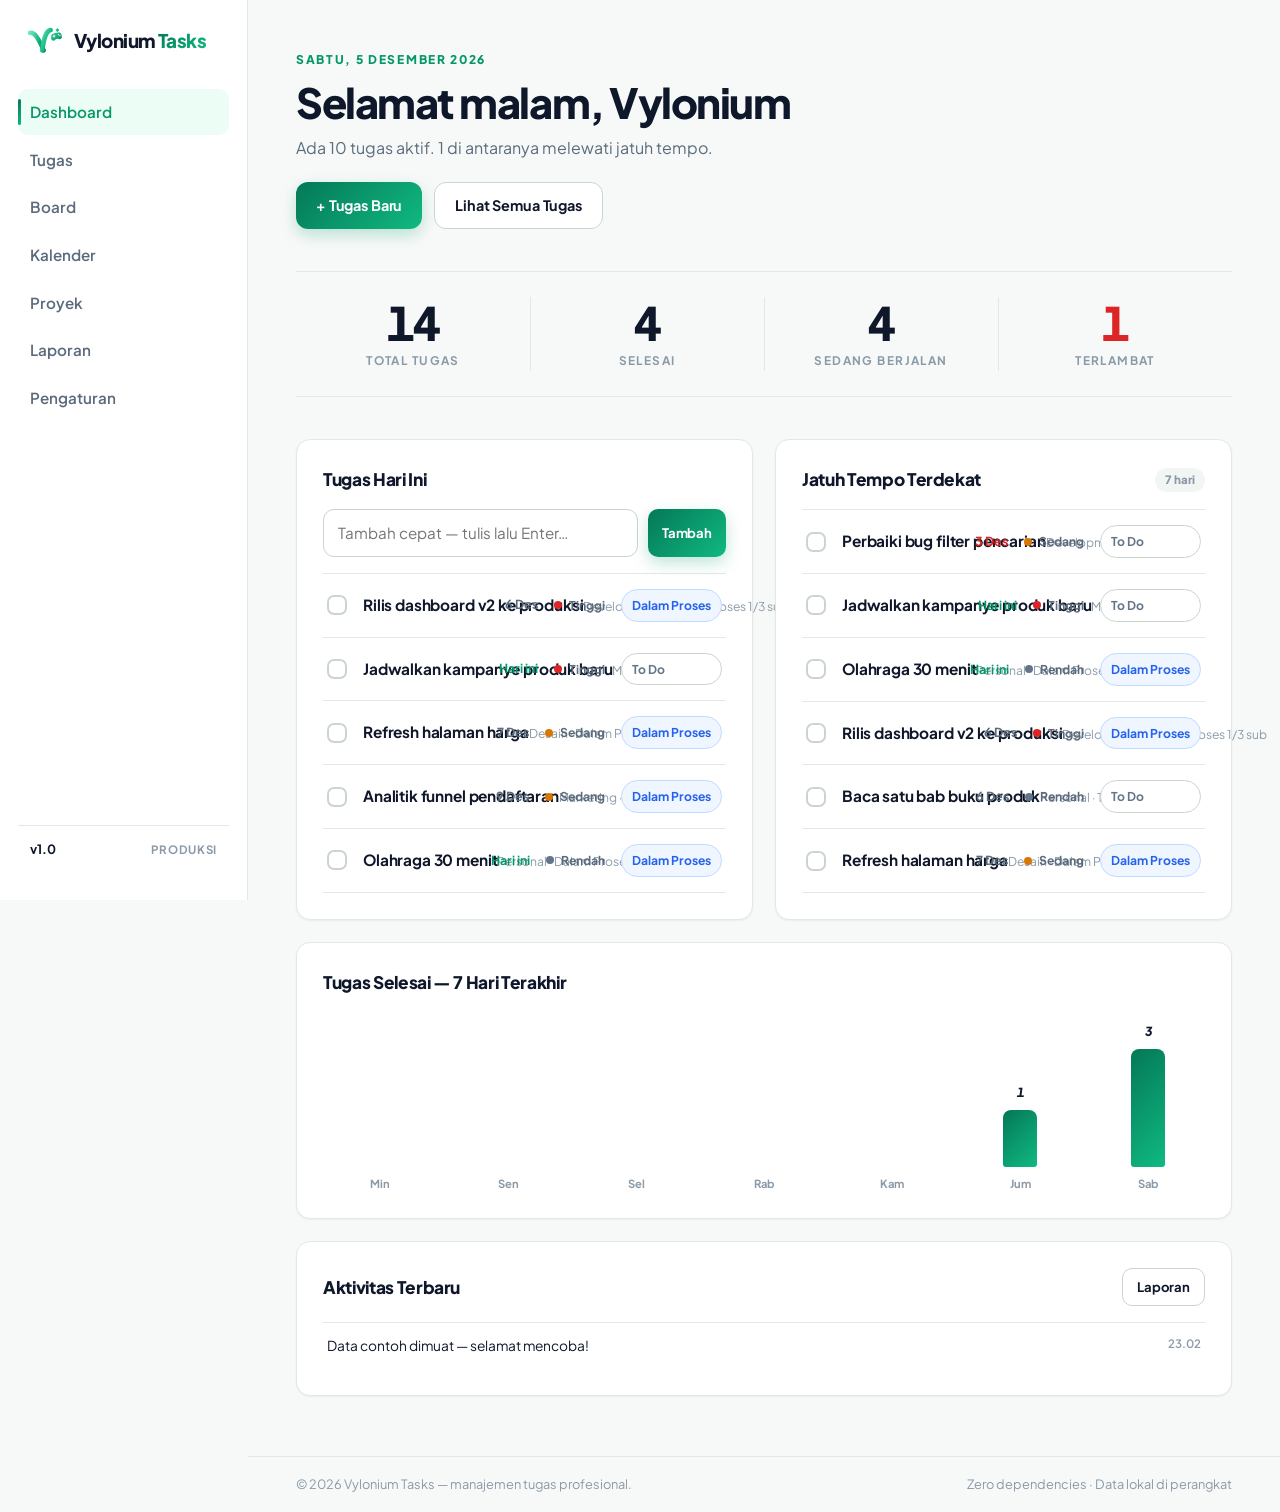
==== index.html @ cfdc647f "feat: Vylonium Tasks v1.0 — app manajemen tugas 7 halaman + 404, zero deps" ====
<!doctype html>
<html lang="id">
<head>
<meta charset="utf-8">
<meta name="viewport" content="width=device-width,initial-scale=1">
<title>Vylonium Tasks — Dashboard Manajemen Tugas</title>
<meta name="description" content="Aplikasi manajemen tugas profesional: pantau progres, tenggat, dan produktivitas tim kamu secara instan.">
<meta name="theme-color" content="#059669">
<link rel="icon" type="image/svg+xml" href="assets/img/favicon.svg">
<link rel="manifest" href="manifest.webmanifest">
<meta property="og:type" content="website">
<meta property="og:title" content="Vylonium Tasks — Dashboard Manajemen Tugas">
<meta property="og:description" content="Aplikasi manajemen tugas profesional: pantau progres, tenggat, dan produktivitas tim kamu secara instan.">
<meta property="og:url" content="https://muzawwied.github.io/vylonium-tasks/index.html">
<link rel="canonical" href="https://muzawwied.github.io/vylonium-tasks/index.html">
<meta name="robots" content="index,follow">
<link rel="preconnect" href="https://fonts.googleapis.com">
<link rel="preconnect" href="https://fonts.gstatic.com" crossorigin>
<link href="https://fonts.googleapis.com/css2?family=Plus+Jakarta+Sans:wght@400;500;600;700;800&display=swap" rel="stylesheet">
<link rel="stylesheet" href="assets/css/style.css">
</head>
<body data-page="dashboard">
<div class="pre" id="pre"><div class="pre-in"><svg viewBox="0 0 41 31"><defs><linearGradient id="vg" x1="0" y1="0" x2="1" y2="1"><stop offset="0" stop-color="#6EE7B7"/><stop offset=".55" stop-color="#10B981"/><stop offset="1" stop-color="#047857"/></linearGradient><linearGradient id="gg" x1="0" y1="0" x2=".8" y2="1"><stop offset="0" stop-color="#34D399"/><stop offset="1" stop-color="#059669"/></linearGradient></defs><g transform="rotate(-8 19 15.5)"><path d="M3.5 4.5 C9 4.5 12.5 12.5 16.2 26.5" fill="none" stroke="url(#vg)" stroke-width="5.2" stroke-linecap="round"/><path d="M27.5 4.5 C21.3 4.5 18.3 13.5 14.6 26.5" fill="none" stroke="url(#vg)" stroke-width="5.2" stroke-linecap="round"/></g><g transform="translate(24.5 8) rotate(-12)"><path d="M1.2 3.6 C1.2 1.8 2.7 .3 4.5 .3 H10 C11.8 .3 13.3 1.8 13.3 3.6 V5.9 C13.3 8 10.9 9.2 9.2 8 L8.3 7.4 C7.5 6.9 6.5 6.9 5.7 7.4 L4.8 8 C3.1 9.2 .7 8 .7 5.9 Z" fill="url(#gg)"/><path d="M4.6 2.4v2.4M3.4 3.6h2.4" stroke="#fff" stroke-width=".85" stroke-linecap="round"/><circle cx="10.1" cy="2.9" r=".8" fill="#fff"/><circle cx="11.4" cy="4.4" r=".8" fill="#fff" opacity=".85"/></g><path d="M33.5 1.2 35.8 3.5 33.5 5.8 31.2 3.5Z" fill="url(#vg)"/></svg><div class="pre-bar"><i></i></div></div></div>
<div class="app">
<aside class="side" id="side">
  <a class="brand" href="index.html"><svg viewBox="0 0 41 31"><defs><linearGradient id="vg" x1="0" y1="0" x2="1" y2="1"><stop offset="0" stop-color="#6EE7B7"/><stop offset=".55" stop-color="#10B981"/><stop offset="1" stop-color="#047857"/></linearGradient><linearGradient id="gg" x1="0" y1="0" x2=".8" y2="1"><stop offset="0" stop-color="#34D399"/><stop offset="1" stop-color="#059669"/></linearGradient></defs><g transform="rotate(-8 19 15.5)"><path d="M3.5 4.5 C9 4.5 12.5 12.5 16.2 26.5" fill="none" stroke="url(#vg)" stroke-width="5.2" stroke-linecap="round"/><path d="M27.5 4.5 C21.3 4.5 18.3 13.5 14.6 26.5" fill="none" stroke="url(#vg)" stroke-width="5.2" stroke-linecap="round"/></g><g transform="translate(24.5 8) rotate(-12)"><path d="M1.2 3.6 C1.2 1.8 2.7 .3 4.5 .3 H10 C11.8 .3 13.3 1.8 13.3 3.6 V5.9 C13.3 8 10.9 9.2 9.2 8 L8.3 7.4 C7.5 6.9 6.5 6.9 5.7 7.4 L4.8 8 C3.1 9.2 .7 8 .7 5.9 Z" fill="url(#gg)"/><path d="M4.6 2.4v2.4M3.4 3.6h2.4" stroke="#fff" stroke-width=".85" stroke-linecap="round"/><circle cx="10.1" cy="2.9" r=".8" fill="#fff"/><circle cx="11.4" cy="4.4" r=".8" fill="#fff" opacity=".85"/></g><path d="M33.5 1.2 35.8 3.5 33.5 5.8 31.2 3.5Z" fill="url(#vg)"/></svg><span>Vylonium <em>Tasks</em></span></a>
  <nav class="nav">
    <a class="n-link" data-nav="dashboard" href="index.html">Dashboard</a>
    <a class="n-link" data-nav="tasks" href="tasks.html">Tugas</a>
    <a class="n-link" data-nav="board" href="board.html">Board</a>
    <a class="n-link" data-nav="calendar" href="calendar.html">Kalender</a>
    <a class="n-link" data-nav="projects" href="projects.html">Proyek</a>
    <a class="n-link" data-nav="reports" href="reports.html">Laporan</a>
    <a class="n-link" data-nav="settings" href="settings.html">Pengaturan</a>
  </nav>
  <div class="side-foot"><b>v1.0</b><span>Produksi</span></div>
</aside>
<div class="side-veil" id="sideVeil"></div>
<main class="main">
<header class="topbar"><button class="burger" id="burger" aria-label="Buka menu"><i></i></button><span class="t-brand"><svg viewBox="0 0 41 31"><defs><linearGradient id="vg" x1="0" y1="0" x2="1" y2="1"><stop offset="0" stop-color="#6EE7B7"/><stop offset=".55" stop-color="#10B981"/><stop offset="1" stop-color="#047857"/></linearGradient><linearGradient id="gg" x1="0" y1="0" x2=".8" y2="1"><stop offset="0" stop-color="#34D399"/><stop offset="1" stop-color="#059669"/></linearGradient></defs><g transform="rotate(-8 19 15.5)"><path d="M3.5 4.5 C9 4.5 12.5 12.5 16.2 26.5" fill="none" stroke="url(#vg)" stroke-width="5.2" stroke-linecap="round"/><path d="M27.5 4.5 C21.3 4.5 18.3 13.5 14.6 26.5" fill="none" stroke="url(#vg)" stroke-width="5.2" stroke-linecap="round"/></g><g transform="translate(24.5 8) rotate(-12)"><path d="M1.2 3.6 C1.2 1.8 2.7 .3 4.5 .3 H10 C11.8 .3 13.3 1.8 13.3 3.6 V5.9 C13.3 8 10.9 9.2 9.2 8 L8.3 7.4 C7.5 6.9 6.5 6.9 5.7 7.4 L4.8 8 C3.1 9.2 .7 8 .7 5.9 Z" fill="url(#gg)"/><path d="M4.6 2.4v2.4M3.4 3.6h2.4" stroke="#fff" stroke-width=".85" stroke-linecap="round"/><circle cx="10.1" cy="2.9" r=".8" fill="#fff"/><circle cx="11.4" cy="4.4" r=".8" fill="#fff" opacity=".85"/></g><path d="M33.5 1.2 35.8 3.5 33.5 5.8 31.2 3.5Z" fill="url(#vg)"/></svg><span>Vylonium <em>Tasks</em></span></span><span class="t-date"></span></header>
<div class="page">
<section class="page-head reveal">
  <p class="kicker" id="dashDate"></p>
  <h1 id="dashHi">Halo</h1>
  <p class="sub" id="dashSub"></p>
  <div class="actions"><button class="btn primary" id="qAddBtn" type="button">+ Tugas Baru</button><a class="btn ghost" href="tasks.html">Lihat Semua Tugas</a></div>
</section>
<section class="stats reveal d1">
  <div class="stat"><span class="stat-n" id="sTotal">0</span><span class="stat-l">Total Tugas</span></div>
  <div class="stat"><span class="stat-n" id="sDone">0</span><span class="stat-l">Selesai</span></div>
  <div class="stat"><span class="stat-n" id="sDoing">0</span><span class="stat-l">Sedang Berjalan</span></div>
  <div class="stat warn"><span class="stat-n" id="sOver">0</span><span class="stat-l">Terlambat</span></div>
</section>
<div class="dash-grid">
  <section class="panel reveal">
    <div class="panel-head"><h2>Tugas Hari Ini</h2></div>
    <form class="q-add" id="qAdd"><input class="input" id="qInput" placeholder="Tambah cepat — tulis lalu Enter…" maxlength="120" aria-label="Tugas baru"><button class="btn small primary" type="submit">Tambah</button></form>
    <div class="rows" id="todayList"></div>
  </section>
  <section class="panel reveal d1">
    <div class="panel-head"><h2>Jatuh Tempo Terdekat</h2><span class="count-pill">7 hari</span></div>
    <div class="rows" id="dueList"></div>
  </section>
  <section class="panel wide reveal d2">
    <div class="panel-head"><h2>Tugas Selesai — 7 Hari Terakhir</h2></div>
    <div class="bars" id="weekChart"></div>
  </section>
  <section class="panel wide reveal d3">
    <div class="panel-head"><h2>Aktivitas Terbaru</h2><a class="btn small ghost" href="reports.html">Laporan</a></div>
    <div class="rows mini" id="actList"></div>
  </section>
</div>
</div>
<footer class="foot"><span>© 2026 Vylonium Tasks — manajemen tugas profesional.</span><span>Zero dependencies · Data lokal di perangkat</span></footer>
</main>
</div>
<div class="modal" id="mTask" hidden>
  <div class="veil"></div>
  <div class="panel-m" role="dialog" aria-modal="true" aria-labelledby="mTaskTitle">
    <h3 id="mTaskTitle">Tugas Baru</h3>
    <div class="field"><label for="tTitle">Judul</label><input class="input" id="tTitle" placeholder="mis. Rilis fitur baru" maxlength="120"></div>
    <div class="field"><label for="tNotes">Catatan</label><textarea class="input" id="tNotes" placeholder="Detail tambahan…"></textarea></div>
    <div class="form-grid">
      <div class="field"><label for="tProject">Proyek</label><select class="input" id="tProject"></select></div>
      <div class="field"><label for="tDue">Jatuh Tempo</label><input class="input" type="date" id="tDue"></div>
      <div class="field"><label for="tPrio">Prioritas</label><select class="input" id="tPrio"><option value="high">Tinggi</option><option value="med" selected>Sedang</option><option value="low">Rendah</option></select></div>
      <div class="field"><label for="tStatus">Status</label><select class="input" id="tStatus"><option value="todo">To Do</option><option value="doing">Dalam Proses</option><option value="done">Selesai</option></select></div>
      <div class="field full"><label>Subtugas</label>
        <div class="subs" id="subList"></div>
        <div class="sub-add"><input class="input" id="subAddInput" placeholder="Tambah subtugas…"><button class="btn small ghost" id="subAddBtn" type="button">Tambah</button></div>
      </div>
    </div>
    <div class="m-actions">
      <button class="btn danger left" id="tDelete" type="button">Hapus</button>
      <button class="btn ghost" data-close type="button">Batal</button>
      <button class="btn primary" id="tSave" type="button"><span id="tSaveTxt">Buat Tugas</span></button>
    </div>
  </div>
</div>
<div class="modal" id="mConfirm" hidden>
  <div class="veil"></div>
  <div class="panel-m" role="alertdialog" aria-modal="true" style="width:min(430px,100%)">
    <h3 style="margin-bottom:12px">Konfirmasi</h3>
    <p id="confirmMsg" style="color:var(--muted);font-size:.95rem"></p>
    <div class="m-actions"><button class="btn ghost" id="confirmCancel" type="button">Batal</button><button class="btn primary" id="confirmOk" type="button">Ya, lanjutkan</button></div>
  </div>
</div>

<div class="toasts" id="toasts"></div>
<script src="assets/js/app.js"></script>
</body>
</html>
---- assets/css/style.css ----
@property --pct{syntax:"<number>";inherits:false;initial-value:0}
/* ============ Vylonium Tasks — Design System (light, editorial) ============ */
*,*::before,*::after{box-sizing:border-box;margin:0;padding:0}
:root{
  --bg:#F7F9F8; --surface:#FFFFFF; --surface-2:#F1F5F3;
  --line:#E3E8E5; --line-2:#CBD5D0;
  --ink:#0F172A; --muted:#5B6B7C; --soft:#8B9AA8;
  --acc:#059669; --acc-2:#10B981; --acc-ink:#FFFFFF;
  --grad:linear-gradient(135deg,#047857,#10B981);
  --high:#DC2626; --med:#D97706; --low:#64748B; --doing:#2563EB;
  --radius:14px; --shadow:0 1px 2px rgba(15,23,42,.05);
  --ease:cubic-bezier(.22,1,.36,1);
  --font:"Plus Jakarta Sans",system-ui,-apple-system,"Segoe UI",Roboto,sans-serif;
}
html{overflow-x:hidden;-webkit-text-size-adjust:100%;scroll-behavior:smooth}
body{font-family:var(--font);background:var(--bg);color:var(--ink);line-height:1.55;overflow-x:hidden;min-height:100svh}
img,svg{display:block;max-width:100%}
a{color:inherit;text-decoration:none}
button{font:inherit;color:inherit;background:none;border:0;cursor:pointer}
input,select,textarea{font:inherit;color:inherit}
::selection{background:#A7F3D0;color:#064E3B}
:focus-visible{outline:2px solid var(--acc);outline-offset:2px}

/* ---------- Preloader ---------- */
.pre{position:fixed;inset:0;z-index:200;background:var(--bg);display:grid;place-items:center;transition:opacity .5s var(--ease),visibility .5s}
.pre.done{opacity:0;visibility:hidden}
.pre-in{display:grid;justify-items:center;gap:18px}
.pre-in svg{width:52px;height:39px;animation:preFloat 2.2s ease-in-out infinite}
.pre-bar{width:120px;height:3px;border-radius:99px;background:var(--line);overflow:hidden}
.pre-bar i{display:block;height:100%;width:40%;border-radius:99px;background:var(--grad);animation:preLoad 1.1s var(--ease) infinite}
@keyframes preLoad{0%{transform:translateX(-110%)}100%{transform:translateX(330%)}}
@keyframes preFloat{0%,100%{transform:translateY(0)}50%{transform:translateY(-6px)}}

/* ---------- Layout ---------- */
.app{display:grid;grid-template-columns:248px minmax(0,1fr);min-height:100svh}
.side{border-right:1px solid var(--line);background:var(--surface);position:sticky;top:0;height:100svh;display:flex;flex-direction:column;padding:26px 18px;z-index:40}
.brand{display:inline-flex;align-items:center;gap:10px;font-weight:800;font-size:1.18rem;letter-spacing:-.03em;padding:0 10px;margin-bottom:34px}
.brand svg{width:36px;height:27px;flex-shrink:0}
.brand em{font-style:normal;background:var(--grad);-webkit-background-clip:text;background-clip:text;-webkit-text-fill-color:transparent}
.nav{display:flex;flex-direction:column;gap:2px}
.n-link{padding:11px 12px;border-radius:10px;font-weight:600;font-size:.95rem;color:var(--muted);transition:color .2s,background .2s;position:relative}
.n-link:hover{color:var(--ink);background:var(--surface-2)}
.n-link.active{color:var(--acc);background:#ECFDF5}
.n-link.active::before{content:"";position:absolute;left:0;top:22%;height:56%;width:3px;border-radius:99px;background:var(--grad)}
.side-foot{margin-top:auto;padding:14px 12px;border-top:1px solid var(--line);display:flex;justify-content:space-between;align-items:center}
.side-foot b{font-size:.8rem}
.side-foot span{font-size:.72rem;color:var(--soft);letter-spacing:.06em;text-transform:uppercase;font-weight:700}
.main{display:flex;flex-direction:column;min-width:0}
.topbar{display:none}
.page{flex:1;width:100%;max-width:1080px;margin:0 auto;padding:clamp(26px,4vw,52px) clamp(20px,4vw,48px) 60px}
.foot{border-top:1px solid var(--line);padding:18px clamp(20px,4vw,48px);display:flex;justify-content:space-between;gap:12px;color:var(--soft);font-size:.8rem}

/* ---------- Typography ---------- */
.kicker{font-size:.75rem;font-weight:800;letter-spacing:.14em;text-transform:uppercase;color:var(--acc);margin-bottom:10px}
h1{font-size:clamp(1.9rem,3.4vw,2.6rem);font-weight:800;letter-spacing:-.035em;line-height:1.1}
.sub{color:var(--muted);margin-top:10px;max-width:60ch}
.page-head{margin-bottom:clamp(26px,4vw,42px)}
.page-head .actions{display:flex;gap:12px;margin-top:22px;flex-wrap:wrap}
h2{font-size:1.08rem;font-weight:800;letter-spacing:-.02em}
.panel{background:var(--surface);border:1px solid var(--line);border-radius:var(--radius);box-shadow:var(--shadow);padding:clamp(18px,2.6vw,26px);min-width:0}
.panel + .panel{margin-top:22px}
.panel-head{display:flex;align-items:center;justify-content:space-between;gap:12px;margin-bottom:16px}
.panel-head h2{display:flex;align-items:baseline;gap:10px}
.count-pill{font-size:.72rem;font-weight:800;color:var(--soft);background:var(--surface-2);padding:3px 10px;border-radius:99px}

/* ---------- Stats (editorial, tanpa card) ---------- */
.stats{display:grid;grid-template-columns:repeat(4,1fr);border-block:1px solid var(--line);margin-bottom:clamp(26px,4vw,42px)}
.stat{padding:26px 10px;text-align:center;position:relative}
.stat + .stat::before{content:"";position:absolute;left:0;top:20%;height:60%;width:1px;background:var(--line)}
.stat-n{display:block;font-size:clamp(2rem,3.6vw,2.9rem);font-weight:800;letter-spacing:-.04em;line-height:1.05;font-variant-numeric:tabular-nums}
.stat-l{display:block;margin-top:6px;font-size:.74rem;font-weight:700;letter-spacing:.12em;text-transform:uppercase;color:var(--soft)}
.stat.warn .stat-n{color:var(--high)}

/* ---------- Buttons ---------- */
.btn{display:inline-flex;align-items:center;justify-content:center;gap:8px;padding:11px 20px;border-radius:12px;font-weight:700;font-size:.9rem;letter-spacing:-.01em;transition:transform .2s var(--ease),box-shadow .25s,background .2s,color .2s,border-color .2s;white-space:nowrap}
.btn.primary{background:var(--grad);color:var(--acc-ink);box-shadow:0 6px 16px rgba(5,150,105,.25)}
.btn.primary:hover{transform:translateY(-2px);box-shadow:0 10px 22px rgba(5,150,105,.32)}
.btn.ghost{border:1.5px solid var(--line-2);color:var(--ink);background:var(--surface)}
.btn.ghost:hover{border-color:var(--acc);color:var(--acc)}
.btn.danger{background:#FEF2F2;color:var(--high);border:1.5px solid #FECACA}
.btn.danger:hover{background:#FEE2E2}
.btn.small{padding:8px 14px;font-size:.82rem;border-radius:10px}
.btn:active{transform:scale(.97)}

/* ---------- Forms ---------- */
.field{margin-bottom:16px;min-width:0}
.field label{display:block;font-size:.78rem;font-weight:800;letter-spacing:.06em;text-transform:uppercase;color:var(--soft);margin-bottom:7px}
.input,select.input,textarea.input{width:100%;padding:11px 14px;border:1.5px solid var(--line-2);border-radius:11px;background:var(--surface);transition:border-color .2s,box-shadow .2s;font-size:.95rem;min-width:0}
.input:focus{outline:none;border-color:var(--acc);box-shadow:0 0 0 3px rgba(5,150,105,.12)}
textarea.input{resize:vertical;min-height:84px}
.form-grid{display:grid;grid-template-columns:1fr 1fr;gap:0 16px}
.form-grid .full{grid-column:1/-1}

/* ---------- Chips filter ---------- */
.chips{display:flex;gap:8px;flex-wrap:wrap}
.chip{padding:8px 16px;border-radius:99px;border:1.5px solid var(--line-2);font-size:.84rem;font-weight:700;color:var(--muted);transition:all .2s;white-space:nowrap}
.chip:hover{border-color:var(--acc);color:var(--acc)}
.chip.active{background:var(--grad);border-color:transparent;color:#fff;box-shadow:0 4px 12px rgba(5,150,105,.22)}

/* ---------- Toolbar ---------- */
.toolbar{display:flex;flex-wrap:wrap;gap:12px;margin-bottom:20px;align-items:center}
.search{position:relative;flex:1;min-width:220px}
.search .input{padding-left:40px}
.search::before{content:"";position:absolute;left:14px;top:50%;width:14px;height:14px;transform:translateY(-50%);border:2px solid var(--soft);border-radius:99px}
.search::after{content:"";position:absolute;left:23px;top:50%;width:8px;height:2px;background:var(--soft);transform:translateY(-20%) rotate(45deg)}
.toolbar select.input{width:auto;min-width:0}

/* ---------- Task rows (list, bukan card) ---------- */
.rows{border-top:1px solid var(--line)}
.row{display:grid;grid-template-columns:auto minmax(0,1fr) auto auto auto;gap:16px;align-items:center;padding:15px 4px;border-bottom:1px solid var(--line);transition:background .2s;cursor:pointer;min-width:0}
.row:hover{background:var(--surface-2)}
.row.done .r-title{color:var(--soft);text-decoration:line-through;text-decoration-color:var(--line-2)}
.chk{appearance:none;width:20px;height:20px;border:2px solid var(--line-2);border-radius:7px;cursor:pointer;transition:all .2s;flex-shrink:0;position:relative}
.chk:checked{background:var(--grad);border-color:transparent}
.chk:checked::after{content:"";position:absolute;left:5px;top:1.5px;width:5px;height:9px;border:solid #fff;border-width:0 2.5px 2.5px 0;transform:rotate(45deg)}
.r-main{min-width:0}
.r-title{font-weight:700;font-size:.96rem;letter-spacing:-.01em;overflow:hidden;text-overflow:ellipsis;white-space:nowrap}
.r-meta{font-size:.76rem;color:var(--soft);margin-top:2px;overflow:hidden;text-overflow:ellipsis;white-space:nowrap}
.r-due{font-size:.78rem;font-weight:700;color:var(--muted);white-space:nowrap}
.r-due.over{color:var(--high)}
.r-due.today{color:var(--acc)}
.r-due.ok{color:var(--muted)}
.prio{display:inline-flex;align-items:center;gap:7px;font-size:.76rem;font-weight:700;color:var(--muted);white-space:nowrap}
.dot{width:8px;height:8px;border-radius:99px;flex-shrink:0}
.dot.high{background:var(--high)}.dot.med{background:var(--med)}.dot.low{background:var(--low)}
.st-sel{appearance:none;border:1.5px solid var(--line-2);background:var(--surface);border-radius:99px;padding:6px 10px;font-size:.76rem;font-weight:700;color:var(--muted);cursor:pointer;transition:all .2s}
.st-sel.v-todo{color:var(--low)}.st-sel.v-doing{color:var(--doing);border-color:#BFDBFE;background:#EFF6FF}
.st-sel.v-done{color:var(--acc);border-color:#A7F3D0;background:#ECFDF5}
.empty{padding:38px 10px;text-align:center;color:var(--soft);font-size:.9rem}
.result-note{font-size:.8rem;color:var(--soft);margin:14px 2px 0}

/* ---------- Dashboard grid ---------- */
.dash-grid{display:grid;grid-template-columns:1fr 1fr;gap:22px;align-items:start}
.dash-grid .panel{margin:0}
.dash-grid .wide{grid-column:1/-1}
.q-add{display:flex;gap:10px;margin-bottom:16px}
.q-add .input{flex:1}
.rows.mini .row{grid-template-columns:auto minmax(0,1fr) auto;gap:12px;padding:12px 4px}
.act{display:grid;grid-template-columns:minmax(0,1fr) auto;gap:14px;padding:12px 4px;border-bottom:1px solid var(--line);font-size:.86rem}
.act:last-child{border-bottom:0}
.act time{font-size:.72rem;color:var(--soft);white-space:nowrap;font-weight:600}

/* ---------- Bars chart ---------- */
.bars{display:grid;grid-auto-flow:column;grid-auto-columns:1fr;gap:14px;align-items:end;height:180px;padding-top:10px}
.bar{display:flex;flex-direction:column;justify-content:flex-end;height:100%;gap:8px;min-width:0}
.bar i{display:block;width:100%;max-width:34px;margin:0 auto;border-radius:8px 8px 3px 3px;background:var(--grad);height:0;transition:height 1s var(--ease)}
.bar b{display:block;text-align:center;font-size:.7rem;font-weight:700;color:var(--soft)}
.bar em{display:block;text-align:center;font-size:.78rem;font-weight:800;font-variant-numeric:tabular-nums}
.bar.zero i{background:var(--line-2)}

/* ---------- Donut & progress ---------- */
.donut-wrap{display:flex;gap:26px;align-items:center;flex-wrap:wrap}
.donut{width:150px;height:150px;border-radius:50%;background:conic-gradient(var(--acc) calc(var(--pct,0)*1%),var(--line) 0);display:grid;place-items:center;transition:--pct 1s var(--ease)}
.donut-in{width:112px;height:112px;border-radius:50%;background:var(--surface);display:grid;place-items:center;text-align:center}
.donut-in b{font-size:1.7rem;font-weight:800;letter-spacing:-.03em}
.donut-in span{font-size:.68rem;color:var(--soft);font-weight:700;letter-spacing:.08em;text-transform:uppercase}
.prog{height:8px;border-radius:99px;background:var(--surface-2);overflow:hidden;min-width:80px}
.prog i{display:block;height:100%;width:0;border-radius:99px;background:var(--grad);transition:width 1s var(--ease)}
.prog-line{display:grid;grid-template-columns:minmax(90px,150px) minmax(0,1fr) auto;gap:16px;align-items:center;padding:13px 2px;border-bottom:1px solid var(--line);font-size:.9rem;min-width:0}
.prog-line:last-child{border-bottom:0}
.prog-line .p-name{font-weight:700;overflow:hidden;text-overflow:ellipsis;white-space:nowrap}
.prog-line .p-val{font-size:.78rem;font-weight:800;color:var(--soft);font-variant-numeric:tabular-nums;white-space:nowrap}
.hbar{display:grid;grid-template-columns:minmax(80px,120px) minmax(0,1fr) auto;gap:14px;align-items:center;padding:10px 2px;font-size:.88rem}
.hbar .prog{height:10px}

/* ---------- Board (kanban) ---------- */
.board{display:grid;grid-template-columns:repeat(3,minmax(0,1fr));gap:18px;align-items:start}
.col{background:var(--surface-2);border:1px solid var(--line);border-radius:var(--radius);padding:14px;transition:background .2s,border-color .2s;min-width:0}
.col.drag{border-color:var(--acc);background:#ECFDF5}
.col-head{display:flex;justify-content:space-between;align-items:center;padding:4px 6px 12px}
.col-head h2{font-size:.8rem;letter-spacing:.1em;text-transform:uppercase;color:var(--muted)}
.kcard{background:var(--surface);border:1px solid var(--line);border-radius:11px;padding:13px 14px;margin-bottom:10px;cursor:grab;transition:transform .2s var(--ease),box-shadow .2s,border-color .2s;animation:cardIn .4s var(--ease) both}
.kcard:hover{transform:translateY(-2px);box-shadow:0 8px 18px rgba(15,23,42,.08);border-color:var(--line-2)}
.kcard:active{cursor:grabbing}
.kcard.over{border-color:#FECACA}
.k-title{font-weight:700;font-size:.9rem;letter-spacing:-.01em;line-height:1.35}
.k-meta{display:flex;gap:10px;align-items:center;margin-top:9px;flex-wrap:wrap}
.k-meta small{font-size:.7rem;color:var(--soft);font-weight:600}
.k-sub small{color:var(--acc)}
@keyframes cardIn{from{opacity:0;transform:translateY(8px)}to{opacity:1;transform:none}}
.col-add{width:100%;text-align:center;padding:9px;border-radius:10px;color:var(--soft);font-weight:700;font-size:.8rem;transition:all .2s}
.col-add:hover{background:var(--surface);color:var(--acc)}

/* ---------- Calendar ---------- */
.cal-head{display:flex;justify-content:space-between;align-items:center;gap:14px;margin-bottom:20px;flex-wrap:wrap}
.cal-nav{display:flex;gap:8px;align-items:center}
.cal-nav .btn{padding:9px 15px}
.cal{display:grid;grid-template-columns:repeat(7,minmax(0,1fr));border:1px solid var(--line);border-radius:var(--radius);overflow:hidden;background:var(--surface)}
.cal-dow{padding:12px 6px;text-align:center;font-size:.7rem;font-weight:800;letter-spacing:.1em;text-transform:uppercase;color:var(--soft);background:var(--surface-2);border-bottom:1px solid var(--line)}
.cal-cell{min-height:104px;border-top:1px solid var(--line);border-left:1px solid var(--line);padding:8px;cursor:pointer;transition:background .2s;display:flex;flex-direction:column;gap:5px;min-width:0}
.cal-cell:nth-child(7n+8){border-left:0}
.cal-cell:hover{background:var(--surface-2)}
.cal-cell.dim{color:var(--line-2)}
.cal-cell.today{background:#ECFDF5}
.cal-num{font-size:.76rem;font-weight:700}
.cal-cell.today .cal-num{color:var(--acc)}
.cal-chip{font-size:.68rem;font-weight:700;padding:2px 7px;border-radius:6px;white-space:nowrap;overflow:hidden;text-overflow:ellipsis}
.cal-chip.high{background:#FEF2F2;color:var(--high)}
.cal-chip.med{background:#FFFBEB;color:#B45309}
.cal-chip.low{background:#F1F5F9;color:var(--low)}
.cal-chip.done{background:#ECFDF5;color:var(--acc);text-decoration:line-through}
.cal-more{font-size:.66rem;color:var(--soft);font-weight:700}

/* ---------- Modal ---------- */
.modal{position:fixed;inset:0;z-index:100;display:grid;place-items:center;padding:20px}
.modal[hidden]{display:none}
.veil{position:absolute;inset:0;background:rgba(15,23,42,.45);backdrop-filter:blur(3px);animation:fadeIn .25s}
.panel-m{position:relative;width:min(560px,100%);max-height:88svh;overflow:auto;background:var(--surface);border-radius:18px;padding:clamp(22px,3.4vw,32px);box-shadow:0 24px 60px rgba(15,23,42,.25);animation:popIn .3s var(--ease)}
.panel-m h3{font-size:1.25rem;font-weight:800;letter-spacing:-.02em;margin-bottom:20px}
@keyframes fadeIn{from{opacity:0}to{opacity:1}}
@keyframes popIn{from{opacity:0;transform:translateY(14px) scale(.97)}to{opacity:1;transform:none}}
.m-actions{display:flex;justify-content:flex-end;gap:10px;margin-top:22px;flex-wrap:wrap}
.m-actions .left{margin-right:auto}

/* Subtasks */
.subs{border-top:1px solid var(--line)}
.sub-item{display:flex;align-items:center;gap:12px;padding:10px 2px;border-bottom:1px solid var(--line);cursor:pointer}
.sub-item span{flex:1;font-size:.9rem;min-width:0}
.sub-item.checked span{text-decoration:line-through;color:var(--soft)}
.sub-del{color:var(--soft);font-weight:800;padding:2px 8px;border-radius:8px;transition:all .2s}
.sub-del:hover{color:var(--high);background:#FEF2F2}
.sub-add{display:flex;gap:10px;padding-top:12px}

/* ---------- Toast ---------- */
.toasts{position:fixed;right:20px;bottom:20px;z-index:150;display:flex;flex-direction:column;gap:10px}
.toast{background:var(--ink);color:#fff;padding:13px 18px;border-radius:12px;font-size:.86rem;font-weight:600;box-shadow:0 12px 30px rgba(15,23,42,.3);animation:toastIn .35s var(--ease);display:flex;gap:10px;align-items:center;max-width:min(340px,calc(100vw - 40px))}
.toast.ok::before{content:"";width:8px;height:8px;border-radius:99px;background:var(--acc-2);flex-shrink:0}
.toast.err::before{content:"";width:8px;height:8px;border-radius:99px;background:#F87171;flex-shrink:0}
.toast.out{animation:toastOut .3s var(--ease) forwards}
@keyframes toastIn{from{opacity:0;transform:translateY(14px)}to{opacity:1;transform:none}}
@keyframes toastOut{to{opacity:0;transform:translateY(10px)}}

/* ---------- Reveal & motion ---------- */
.reveal{opacity:0;transform:translateY(18px);transition:opacity .7s var(--ease),transform .7s var(--ease)}
.reveal.in{opacity:1;transform:none}
.reveal.d1{transition-delay:.08s}.reveal.d2{transition-delay:.16s}.reveal.d3{transition-delay:.24s}

/* ---------- Settings ---------- */
.set-grid{display:grid;grid-template-columns:180px minmax(0,1fr);gap:14px 22px;padding:16px 2px;border-bottom:1px solid var(--line);align-items:center}
.set-grid:last-child{border-bottom:0}
.set-l{font-weight:800;font-size:.9rem}
.set-l small{display:block;font-weight:500;color:var(--soft);font-size:.78rem;margin-top:2px}

/* ---------- 404 ---------- */
.nf{min-height:100svh;display:grid;place-items:center;text-align:center;padding:30px}
.nf b{font-size:clamp(5rem,18vw,9rem);font-weight:800;letter-spacing:-.05em;background:var(--grad);-webkit-background-clip:text;background-clip:text;-webkit-text-fill-color:transparent;line-height:1}

/* ---------- Hamburger (mobile) ---------- */
.burger{display:none;width:42px;height:42px;border-radius:11px;border:1.5px solid var(--line-2);place-items:center;gap:0}
.burger i,.burger i::before,.burger i::after{display:block;width:18px;height:2px;border-radius:99px;background:var(--ink);transition:transform .3s var(--ease)}
.burger i{position:relative}
.burger i::before,.burger i::after{content:"";position:absolute;left:0}
.burger i::before{top:-6px}.burger i::after{top:6px}
.side-veil{display:none}

/* ---------- Responsive ---------- */
@media(max-width:1024px){
  .dash-grid{grid-template-columns:1fr}
  .stats{grid-template-columns:repeat(2,1fr)}
  .stat:nth-child(3)::before{display:none}
}
@media(max-width:860px){
  .app{grid-template-columns:1fr}
  .side{position:fixed;left:0;top:0;bottom:0;width:270px;transform:translateX(-105%);transition:transform .35s var(--ease);height:100svh}
  .side.open{transform:none;box-shadow:24px 0 60px rgba(15,23,42,.18)}
  .side-veil{display:block;position:fixed;inset:0;background:rgba(15,23,42,.4);z-index:35;opacity:0;visibility:hidden;transition:opacity .3s,visibility .3s}
  .side-veil.show{opacity:1;visibility:visible}
  .topbar{display:flex;align-items:center;gap:12px;position:sticky;top:0;z-index:30;background:var(--bg);border-bottom:1px solid var(--line);padding:14px clamp(16px,4vw,24px)}
  .topbar .t-brand{display:flex;align-items:center;gap:8px;font-weight:800;letter-spacing:-.03em;margin-right:auto}
  .topbar .t-brand svg{width:28px;height:21px}
  .topbar .t-date{font-size:.76rem;color:var(--soft);font-weight:600}
  .burger{display:grid}
  .board{grid-template-columns:1fr}
  .cal-cell{min-height:64px;padding:6px}
  .cal-chip{display:none}
  .cal-cell .cal-dotrow{display:flex;gap:3px;flex-wrap:wrap}
  .cal-dot{width:6px;height:6px;border-radius:99px}
  .cal-dot.high{background:var(--high)}.cal-dot.med{background:var(--med)}.cal-dot.low{background:var(--low)}.cal-dot.done{background:var(--acc)}
}
@media(max-width:640px){
  .stats{grid-template-columns:repeat(2,1fr)}
  .stat{padding:18px 6px}
  .row{grid-template-columns:auto minmax(0,1fr) auto;gap:10px;padding:13px 2px}
  .row .prio,.row .st-sel{display:none}
  .toolbar{gap:10px}.search{min-width:0}
  .form-grid{grid-template-columns:1fr}
  .panel{padding:16px}
  .bars{gap:8px;height:140px}
  .set-grid{grid-template-columns:1fr;gap:6px}
  .cal-head .btn.today-btn{display:none}
  .toasts{left:20px;right:20px;align-items:stretch}
}

/* ---------- Reduced motion ---------- */
@media(prefers-reduced-motion:reduce){
  *,*::before,*::after{animation-duration:.01ms!important;animation-iteration-count:1!important;transition-duration:.01ms!important;scroll-behavior:auto!important}
  .reveal{opacity:1;transform:none}
}

/* ---------- Print ---------- */
@media print{
  .side,.topbar,.foot,.toasts,.pre,.chips,.toolbar,.btn{display:none!important}
  .app{grid-template-columns:1fr}
  body{background:#fff}
}
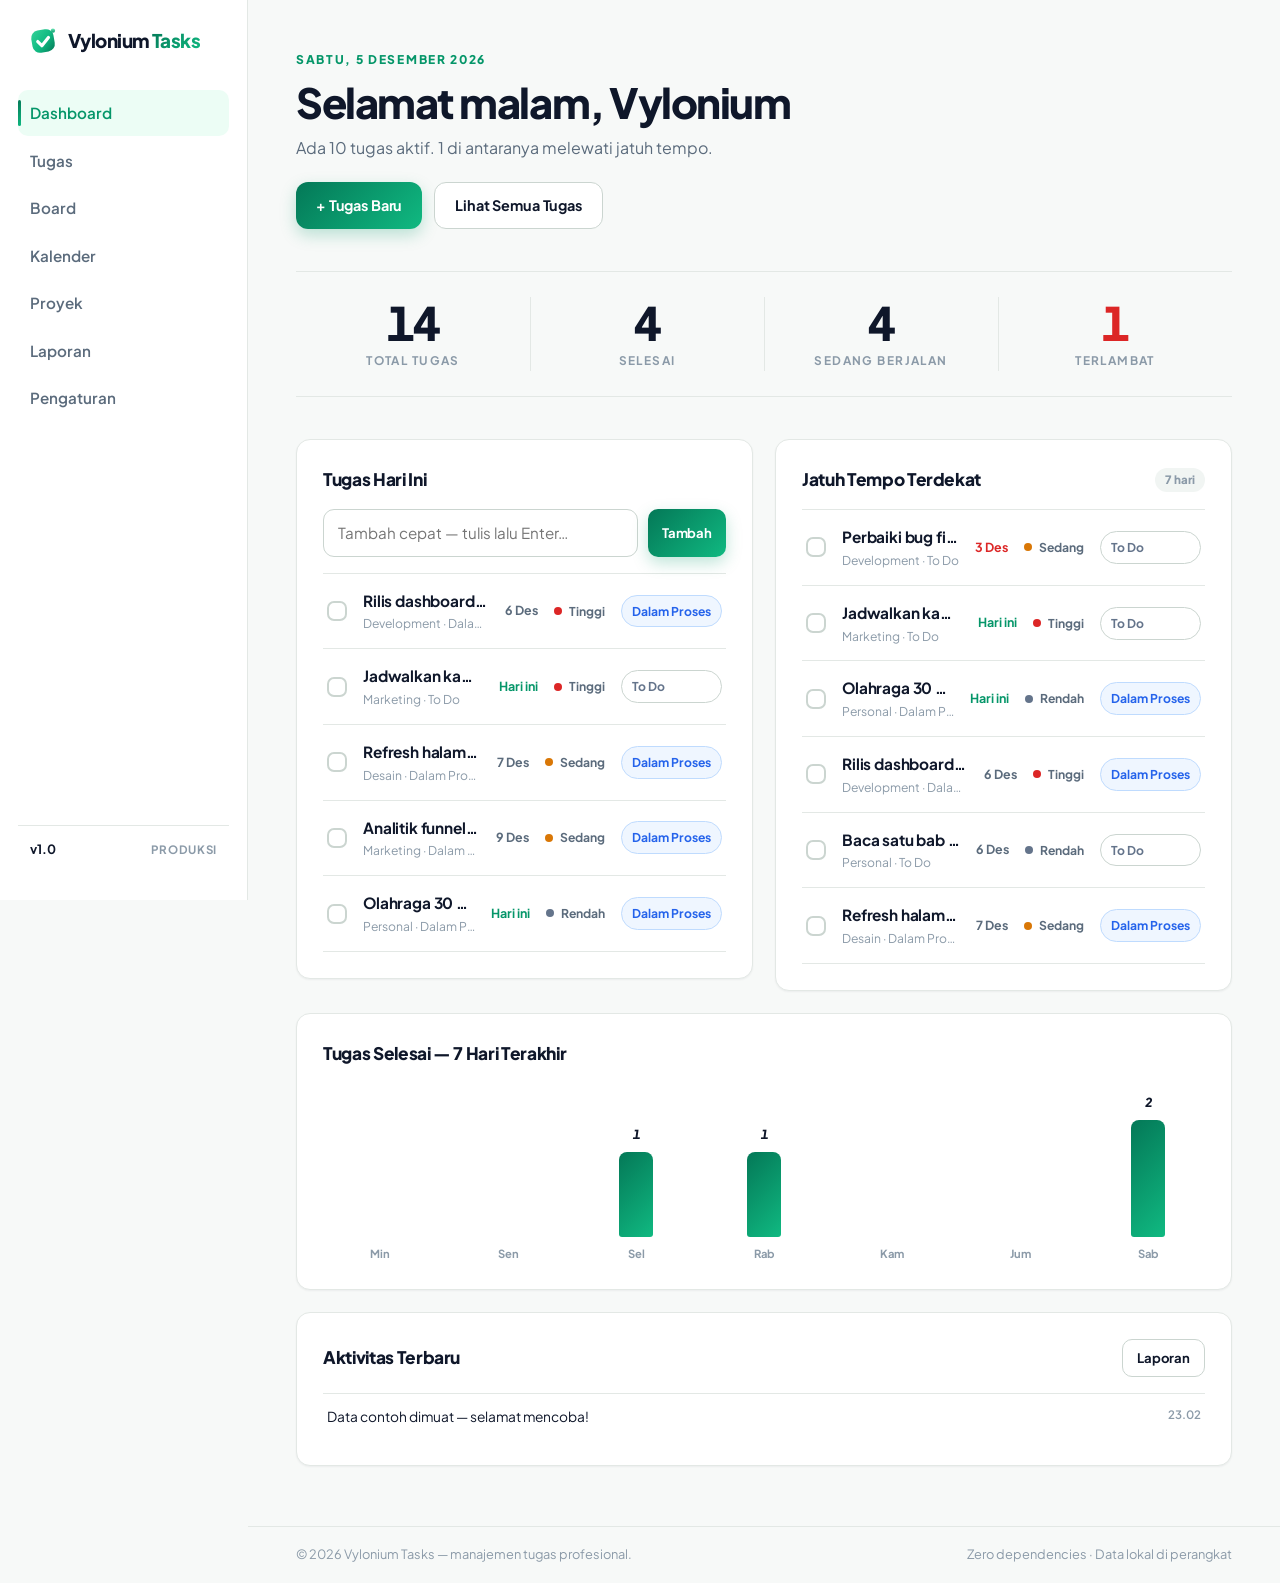
==== commit cb27cc69: "feat: logo centang baru, tilt 3D, confetti, progress bar, tugas berulang, filter hari ini, cetak lap" ====
--- a/index.html
+++ b/index.html
@@ -20,10 +20,10 @@
 <link rel="stylesheet" href="assets/css/style.css">
 </head>
 <body data-page="dashboard">
-<div class="pre" id="pre"><div class="pre-in"><svg viewBox="0 0 41 31"><defs><linearGradient id="vg" x1="0" y1="0" x2="1" y2="1"><stop offset="0" stop-color="#6EE7B7"/><stop offset=".55" stop-color="#10B981"/><stop offset="1" stop-color="#047857"/></linearGradient><linearGradient id="gg" x1="0" y1="0" x2=".8" y2="1"><stop offset="0" stop-color="#34D399"/><stop offset="1" stop-color="#059669"/></linearGradient></defs><g transform="rotate(-8 19 15.5)"><path d="M3.5 4.5 C9 4.5 12.5 12.5 16.2 26.5" fill="none" stroke="url(#vg)" stroke-width="5.2" stroke-linecap="round"/><path d="M27.5 4.5 C21.3 4.5 18.3 13.5 14.6 26.5" fill="none" stroke="url(#vg)" stroke-width="5.2" stroke-linecap="round"/></g><g transform="translate(24.5 8) rotate(-12)"><path d="M1.2 3.6 C1.2 1.8 2.7 .3 4.5 .3 H10 C11.8 .3 13.3 1.8 13.3 3.6 V5.9 C13.3 8 10.9 9.2 9.2 8 L8.3 7.4 C7.5 6.9 6.5 6.9 5.7 7.4 L4.8 8 C3.1 9.2 .7 8 .7 5.9 Z" fill="url(#gg)"/><path d="M4.6 2.4v2.4M3.4 3.6h2.4" stroke="#fff" stroke-width=".85" stroke-linecap="round"/><circle cx="10.1" cy="2.9" r=".8" fill="#fff"/><circle cx="11.4" cy="4.4" r=".8" fill="#fff" opacity=".85"/></g><path d="M33.5 1.2 35.8 3.5 33.5 5.8 31.2 3.5Z" fill="url(#vg)"/></svg><div class="pre-bar"><i></i></div></div></div>
+<div class="pre" id="pre"><div class="pre-in"><svg viewBox="0 0 32 32"><defs><linearGradient id="vg" x1="0" y1="0" x2="1" y2="1"><stop offset="0" stop-color="#34D399"/><stop offset=".55" stop-color="#10B981"/><stop offset="1" stop-color="#047857"/></linearGradient><linearGradient id="gg" x1="0" y1="0" x2="0" y2="1"><stop offset="0" stop-color="#6EE7B7"/><stop offset="1" stop-color="#059669"/></linearGradient></defs><g transform="rotate(-10 16 16)"><rect x="4" y="4" width="24" height="24" rx="8" fill="url(#vg)"/></g><path d="M10.4 16.6 14.8 21 21.8 12.2" fill="none" stroke="#fff" stroke-width="3.4" stroke-linecap="round" stroke-linejoin="round"/><circle cx="26.6" cy="5" r="2.3" fill="url(#gg)"/></svg><div class="pre-bar"><i></i></div></div></div>
 <div class="app">
 <aside class="side" id="side">
-  <a class="brand" href="index.html"><svg viewBox="0 0 41 31"><defs><linearGradient id="vg" x1="0" y1="0" x2="1" y2="1"><stop offset="0" stop-color="#6EE7B7"/><stop offset=".55" stop-color="#10B981"/><stop offset="1" stop-color="#047857"/></linearGradient><linearGradient id="gg" x1="0" y1="0" x2=".8" y2="1"><stop offset="0" stop-color="#34D399"/><stop offset="1" stop-color="#059669"/></linearGradient></defs><g transform="rotate(-8 19 15.5)"><path d="M3.5 4.5 C9 4.5 12.5 12.5 16.2 26.5" fill="none" stroke="url(#vg)" stroke-width="5.2" stroke-linecap="round"/><path d="M27.5 4.5 C21.3 4.5 18.3 13.5 14.6 26.5" fill="none" stroke="url(#vg)" stroke-width="5.2" stroke-linecap="round"/></g><g transform="translate(24.5 8) rotate(-12)"><path d="M1.2 3.6 C1.2 1.8 2.7 .3 4.5 .3 H10 C11.8 .3 13.3 1.8 13.3 3.6 V5.9 C13.3 8 10.9 9.2 9.2 8 L8.3 7.4 C7.5 6.9 6.5 6.9 5.7 7.4 L4.8 8 C3.1 9.2 .7 8 .7 5.9 Z" fill="url(#gg)"/><path d="M4.6 2.4v2.4M3.4 3.6h2.4" stroke="#fff" stroke-width=".85" stroke-linecap="round"/><circle cx="10.1" cy="2.9" r=".8" fill="#fff"/><circle cx="11.4" cy="4.4" r=".8" fill="#fff" opacity=".85"/></g><path d="M33.5 1.2 35.8 3.5 33.5 5.8 31.2 3.5Z" fill="url(#vg)"/></svg><span>Vylonium <em>Tasks</em></span></a>
+  <a class="brand" href="index.html"><svg viewBox="0 0 32 32"><defs><linearGradient id="vg" x1="0" y1="0" x2="1" y2="1"><stop offset="0" stop-color="#34D399"/><stop offset=".55" stop-color="#10B981"/><stop offset="1" stop-color="#047857"/></linearGradient><linearGradient id="gg" x1="0" y1="0" x2="0" y2="1"><stop offset="0" stop-color="#6EE7B7"/><stop offset="1" stop-color="#059669"/></linearGradient></defs><g transform="rotate(-10 16 16)"><rect x="4" y="4" width="24" height="24" rx="8" fill="url(#vg)"/></g><path d="M10.4 16.6 14.8 21 21.8 12.2" fill="none" stroke="#fff" stroke-width="3.4" stroke-linecap="round" stroke-linejoin="round"/><circle cx="26.6" cy="5" r="2.3" fill="url(#gg)"/></svg><span>Vylonium <em>Tasks</em></span></a>
   <nav class="nav">
     <a class="n-link" data-nav="dashboard" href="index.html">Dashboard</a>
     <a class="n-link" data-nav="tasks" href="tasks.html">Tugas</a>
@@ -37,7 +37,7 @@
 </aside>
 <div class="side-veil" id="sideVeil"></div>
 <main class="main">
-<header class="topbar"><button class="burger" id="burger" aria-label="Buka menu"><i></i></button><span class="t-brand"><svg viewBox="0 0 41 31"><defs><linearGradient id="vg" x1="0" y1="0" x2="1" y2="1"><stop offset="0" stop-color="#6EE7B7"/><stop offset=".55" stop-color="#10B981"/><stop offset="1" stop-color="#047857"/></linearGradient><linearGradient id="gg" x1="0" y1="0" x2=".8" y2="1"><stop offset="0" stop-color="#34D399"/><stop offset="1" stop-color="#059669"/></linearGradient></defs><g transform="rotate(-8 19 15.5)"><path d="M3.5 4.5 C9 4.5 12.5 12.5 16.2 26.5" fill="none" stroke="url(#vg)" stroke-width="5.2" stroke-linecap="round"/><path d="M27.5 4.5 C21.3 4.5 18.3 13.5 14.6 26.5" fill="none" stroke="url(#vg)" stroke-width="5.2" stroke-linecap="round"/></g><g transform="translate(24.5 8) rotate(-12)"><path d="M1.2 3.6 C1.2 1.8 2.7 .3 4.5 .3 H10 C11.8 .3 13.3 1.8 13.3 3.6 V5.9 C13.3 8 10.9 9.2 9.2 8 L8.3 7.4 C7.5 6.9 6.5 6.9 5.7 7.4 L4.8 8 C3.1 9.2 .7 8 .7 5.9 Z" fill="url(#gg)"/><path d="M4.6 2.4v2.4M3.4 3.6h2.4" stroke="#fff" stroke-width=".85" stroke-linecap="round"/><circle cx="10.1" cy="2.9" r=".8" fill="#fff"/><circle cx="11.4" cy="4.4" r=".8" fill="#fff" opacity=".85"/></g><path d="M33.5 1.2 35.8 3.5 33.5 5.8 31.2 3.5Z" fill="url(#vg)"/></svg><span>Vylonium <em>Tasks</em></span></span><span class="t-date"></span></header>
+<header class="topbar"><button class="burger" id="burger" aria-label="Buka menu"><i></i></button><span class="t-brand"><svg viewBox="0 0 32 32"><defs><linearGradient id="vg" x1="0" y1="0" x2="1" y2="1"><stop offset="0" stop-color="#34D399"/><stop offset=".55" stop-color="#10B981"/><stop offset="1" stop-color="#047857"/></linearGradient><linearGradient id="gg" x1="0" y1="0" x2="0" y2="1"><stop offset="0" stop-color="#6EE7B7"/><stop offset="1" stop-color="#059669"/></linearGradient></defs><g transform="rotate(-10 16 16)"><rect x="4" y="4" width="24" height="24" rx="8" fill="url(#vg)"/></g><path d="M10.4 16.6 14.8 21 21.8 12.2" fill="none" stroke="#fff" stroke-width="3.4" stroke-linecap="round" stroke-linejoin="round"/><circle cx="26.6" cy="5" r="2.3" fill="url(#gg)"/></svg><span>Vylonium <em>Tasks</em></span></span><span class="t-date"></span></header>
 <div class="page">
 <section class="page-head reveal">
   <p class="kicker" id="dashDate"></p>
@@ -85,6 +85,7 @@
       <div class="field"><label for="tDue">Jatuh Tempo</label><input class="input" type="date" id="tDue"></div>
       <div class="field"><label for="tPrio">Prioritas</label><select class="input" id="tPrio"><option value="high">Tinggi</option><option value="med" selected>Sedang</option><option value="low">Rendah</option></select></div>
       <div class="field"><label for="tStatus">Status</label><select class="input" id="tStatus"><option value="todo">To Do</option><option value="doing">Dalam Proses</option><option value="done">Selesai</option></select></div>
+      <div class="field"><label for="tRepeat">Berulang</label><select class="input" id="tRepeat"><option value="">Tidak berulang</option><option value="daily">Harian</option><option value="weekly">Mingguan</option></select></div>
       <div class="field full"><label>Subtugas</label>
         <div class="subs" id="subList"></div>
         <div class="sub-add"><input class="input" id="subAddInput" placeholder="Tambah subtugas…"><button class="btn small ghost" id="subAddBtn" type="button">Tambah</button></div>
--- a/assets/css/style.css
+++ b/assets/css/style.css
@@ -25,7 +25,7 @@
 .pre{position:fixed;inset:0;z-index:200;background:var(--bg);display:grid;place-items:center;transition:opacity .5s var(--ease),visibility .5s}
 .pre.done{opacity:0;visibility:hidden}
 .pre-in{display:grid;justify-items:center;gap:18px}
-.pre-in svg{width:52px;height:39px;animation:preFloat 2.2s ease-in-out infinite}
+.pre-in svg{width:46px;height:46px;animation:preFloat 2.2s ease-in-out infinite}
 .pre-bar{width:120px;height:3px;border-radius:99px;background:var(--line);overflow:hidden}
 .pre-bar i{display:block;height:100%;width:40%;border-radius:99px;background:var(--grad);animation:preLoad 1.1s var(--ease) infinite}
 @keyframes preLoad{0%{transform:translateX(-110%)}100%{transform:translateX(330%)}}
@@ -35,7 +35,7 @@
 .app{display:grid;grid-template-columns:248px minmax(0,1fr);min-height:100svh}
 .side{border-right:1px solid var(--line);background:var(--surface);position:sticky;top:0;height:100svh;display:flex;flex-direction:column;padding:26px 18px;z-index:40}
 .brand{display:inline-flex;align-items:center;gap:10px;font-weight:800;font-size:1.18rem;letter-spacing:-.03em;padding:0 10px;margin-bottom:34px}
-.brand svg{width:36px;height:27px;flex-shrink:0}
+.brand svg{width:30px;height:30px;flex-shrink:0;animation:floaty 4s ease-in-out infinite}
 .brand em{font-style:normal;background:var(--grad);-webkit-background-clip:text;background-clip:text;-webkit-text-fill-color:transparent}
 .nav{display:flex;flex-direction:column;gap:2px}
 .n-link{padding:11px 12px;border-radius:10px;font-weight:600;font-size:.95rem;color:var(--muted);transition:color .2s,background .2s;position:relative}
@@ -114,8 +114,8 @@
 .chk:checked{background:var(--grad);border-color:transparent}
 .chk:checked::after{content:"";position:absolute;left:5px;top:1.5px;width:5px;height:9px;border:solid #fff;border-width:0 2.5px 2.5px 0;transform:rotate(45deg)}
 .r-main{min-width:0}
-.r-title{font-weight:700;font-size:.96rem;letter-spacing:-.01em;overflow:hidden;text-overflow:ellipsis;white-space:nowrap}
-.r-meta{font-size:.76rem;color:var(--soft);margin-top:2px;overflow:hidden;text-overflow:ellipsis;white-space:nowrap}
+.r-title{display:block;font-weight:700;font-size:.96rem;letter-spacing:-.01em;overflow:hidden;text-overflow:ellipsis;white-space:nowrap}
+.r-meta{display:block;font-size:.76rem;color:var(--soft);margin-top:2px;overflow:hidden;text-overflow:ellipsis;white-space:nowrap}
 .r-due{font-size:.78rem;font-weight:700;color:var(--muted);white-space:nowrap}
 .r-due.over{color:var(--high)}
 .r-due.today{color:var(--acc)}
@@ -267,7 +267,7 @@
   .side-veil.show{opacity:1;visibility:visible}
   .topbar{display:flex;align-items:center;gap:12px;position:sticky;top:0;z-index:30;background:var(--bg);border-bottom:1px solid var(--line);padding:14px clamp(16px,4vw,24px)}
   .topbar .t-brand{display:flex;align-items:center;gap:8px;font-weight:800;letter-spacing:-.03em;margin-right:auto}
-  .topbar .t-brand svg{width:28px;height:21px}
+  .topbar .t-brand svg{width:26px;height:26px}
   .topbar .t-date{font-size:.76rem;color:var(--soft);font-weight:600}
   .burger{display:grid}
   .board{grid-template-columns:1fr}
@@ -303,3 +303,18 @@
   .app{grid-template-columns:1fr}
   body{background:#fff}
 }
+
+/* ================= Tambahan: 3D, animasi, polish ================= */
+@keyframes floaty{0%,100%{transform:translateY(0)}50%{transform:translateY(-2.5px)}}
+body{animation:pageIn .45s var(--ease)}
+@keyframes pageIn{from{opacity:0}to{opacity:1}}
+.sprog{position:fixed;top:0;left:0;height:3px;width:0;background:var(--grad);z-index:90;transition:width .08s linear;border-radius:0 3px 3px 0}
+.stat{transition:transform .3s var(--ease),background .3s}
+.stat:hover{background:#ECFDF5}
+.empty{border:1.5px dashed var(--line-2);border-radius:12px;margin-top:14px}
+.kcard{will-change:transform}
+.confetti{position:fixed;width:7px;height:7px;border-radius:2px;pointer-events:none;z-index:180;animation:conf .8s ease-out forwards}
+@keyframes conf{to{transform:translate(var(--dx),var(--dy)) rotate(240deg) scale(.3);opacity:0}}
+.rep-tag{font-size:.68rem;font-weight:800;color:#B45309;background:#FFFBEB;padding:2px 8px;border-radius:99px;white-space:nowrap}
+.panel{transition:box-shadow .3s var(--ease)}
+.panel:hover{box-shadow:0 4px 18px rgba(15,23,42,.06)}
